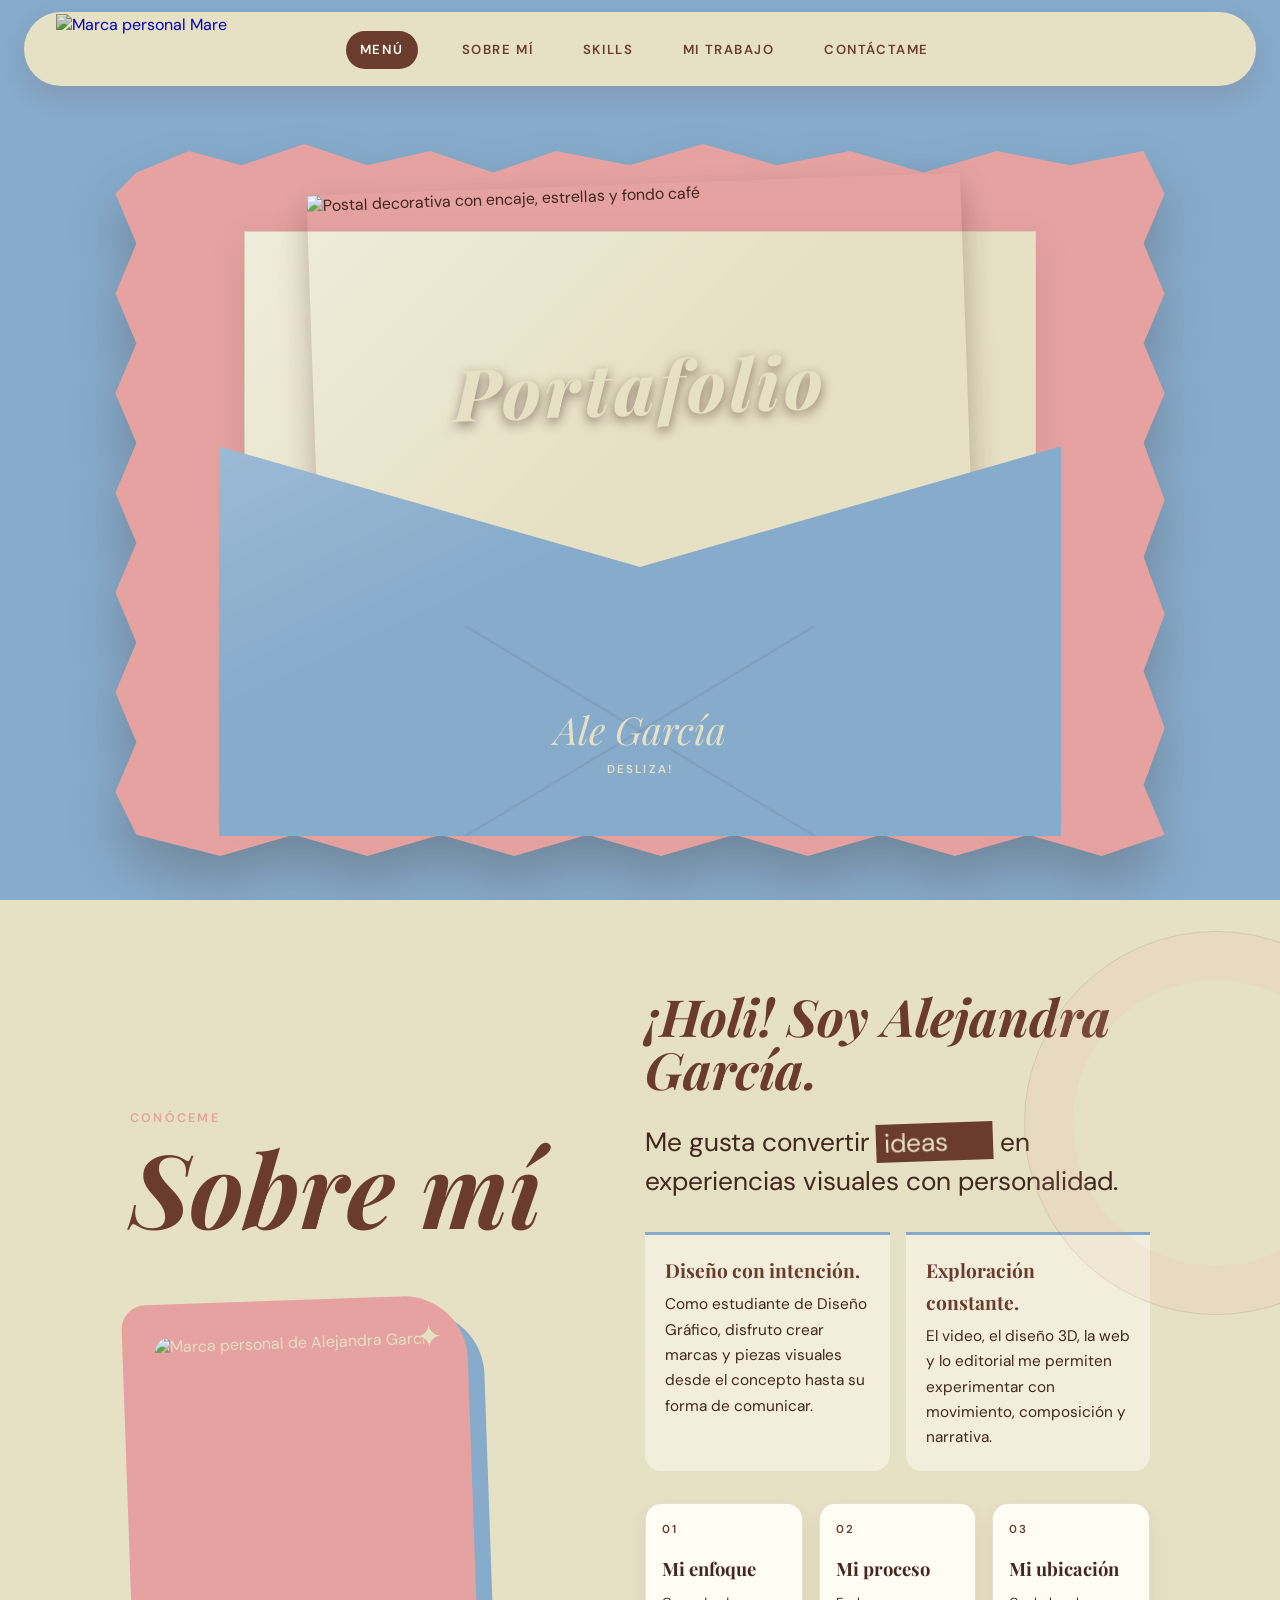
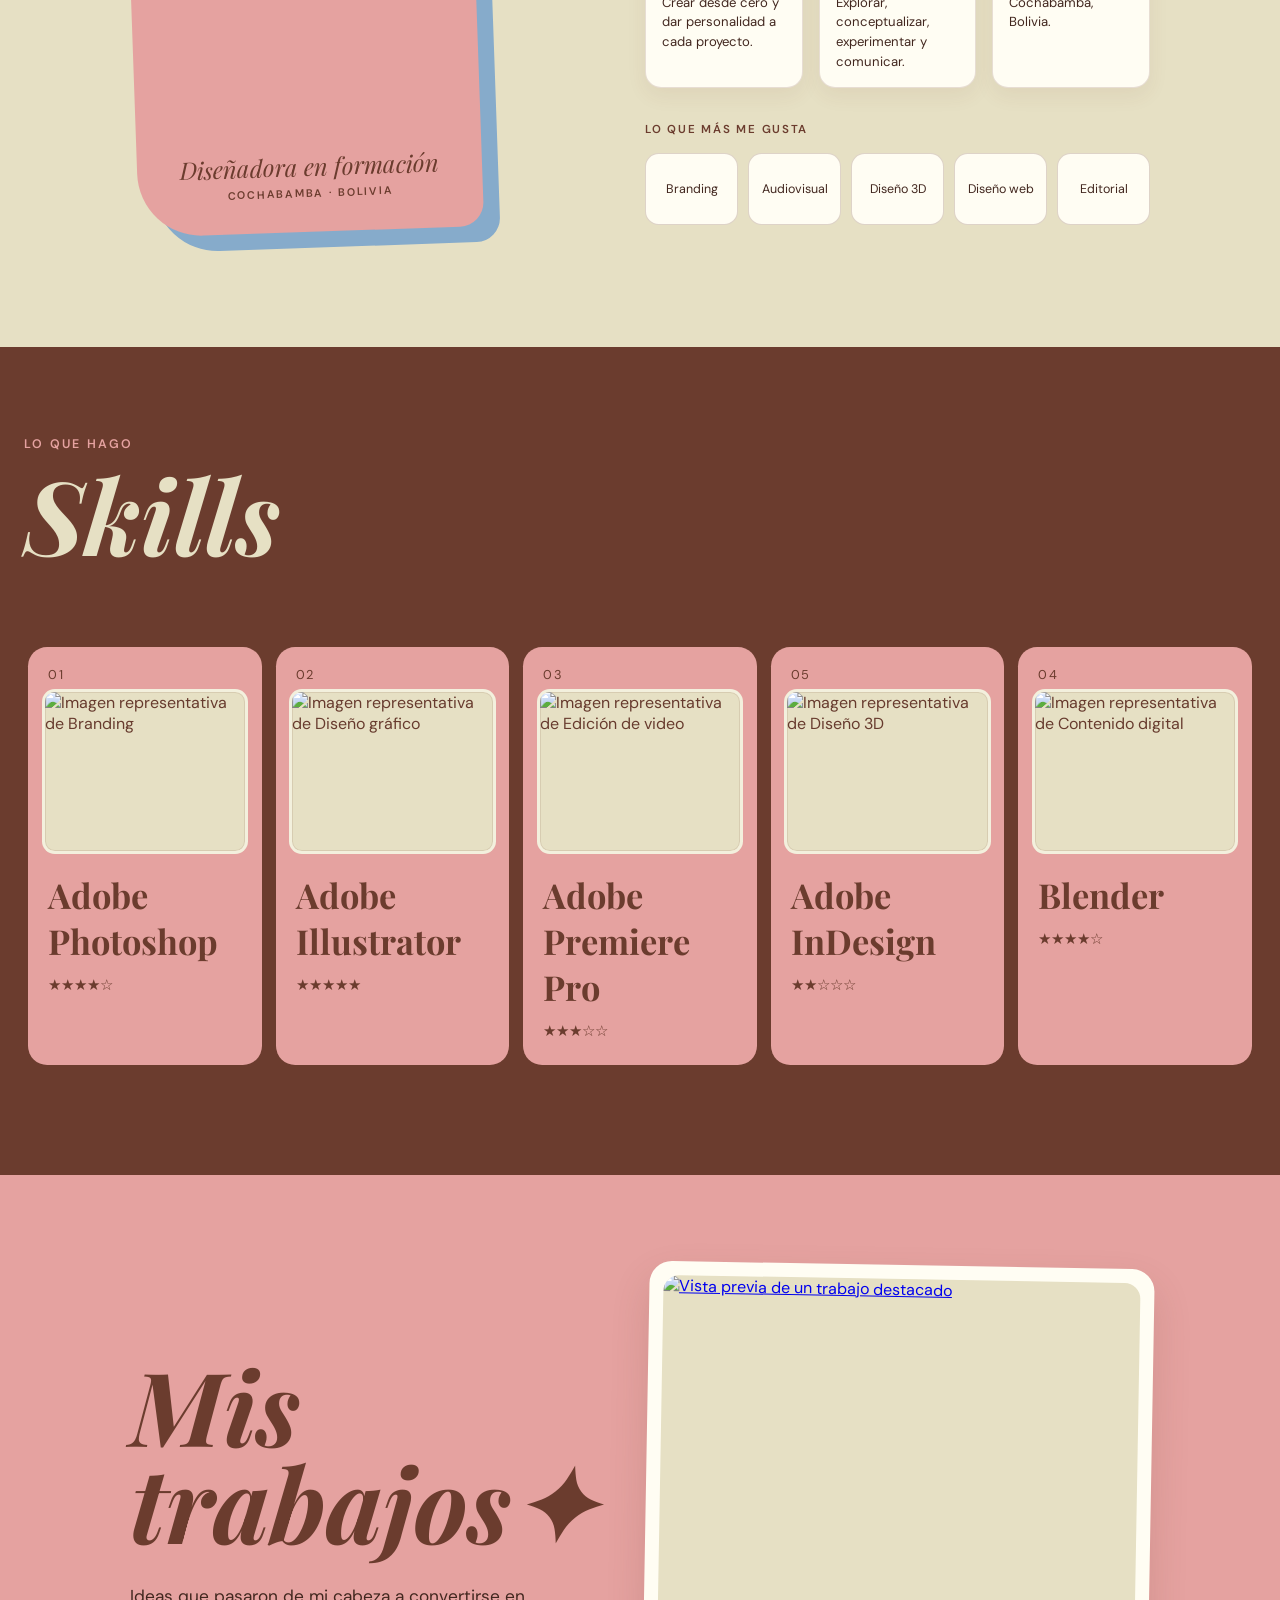
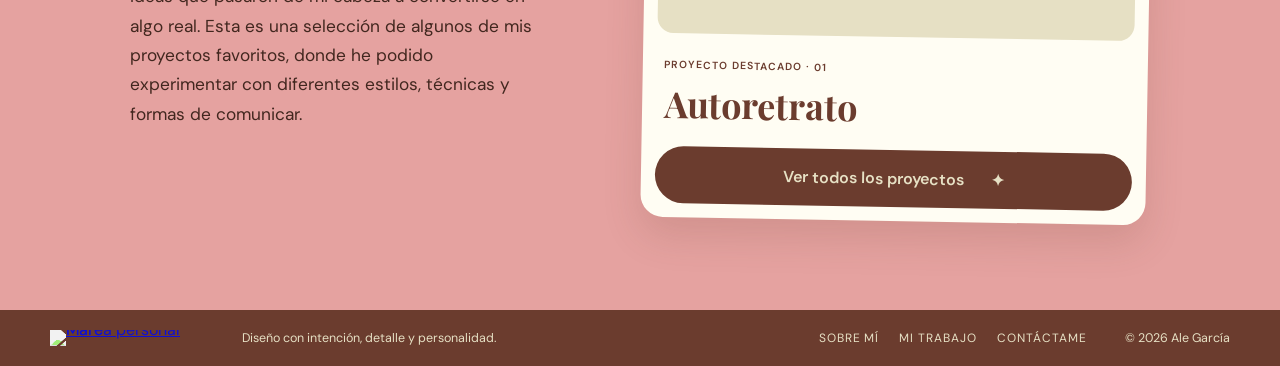
==== index.html @ 297f9cd7 "Add files via upload" ====
<!doctype html>
<html lang="es">

<head>
  <meta charset="UTF-8">
  <meta name="viewport" content="width=device-width, initial-scale=1.0">
  <meta name="description" content="Portafolio creativo de Ale: presentación, habilidades, trabajos y contacto.">
  <title>Portfolio Ale</title>
  <link rel="preconnect" href="https://fonts.googleapis.com">
  <link rel="preconnect" href="https://fonts.gstatic.com" crossorigin>
  <link
    href="https://fonts.googleapis.com/css2?family=DM+Sans:wght@400;500;600&family=Playfair+Display:ital,wght@0,600;1,600&display=swap"
    rel="stylesheet">
  <link rel="stylesheet" href="styles.css">
</head>

<body>
  <header class="site-header" id="home">
    <nav class="navbar" aria-label="Navegación principal">
      <a class="brand" href="#home" aria-label="Ir al inicio">
        <img src="marcamare1.png" alt="Marca personal Mare">
      </a>

      <button class="menu-toggle" type="button" aria-expanded="false" aria-controls="main-menu" aria-label="Abrir menú">
        <span></span>
        <span></span>
        <span></span>
      </button>

      <ul class="nav-links" id="main-menu">
        <li><a class="nav-link active" href="#home">Menú</a></li>
        <li><a class="nav-link" href="#about">Sobre mí</a></li>
        <li><a class="nav-link" href="#skills">Skills</a></li>
        <li><a class="nav-link" href="#work">Mi trabajo</a></li>
        <li><a class="nav-link" href="contact.html">contáctame</a></li>
      </ul>

    </nav>

    <div class="hero" aria-label="Presentación del portafolio">
      <div class="mail-composition">
        <div class="postcard-wrap">
          <img class="postcard" src="postalport.jpg" alt="Postal decorativa con encaje, estrellas y fondo café">
          <h1 class="portfolio-title">Portafolio</h1>
        </div>
        <div class="envelope-front" aria-hidden="true">
          <p>Ale García</p>
          <span>Desliza!</span>
        </div>
      </div>
    </div>
  </header>

  <main>
    <section class="content-section about-section reveal" id="about">
      <div class="section-inner about-grid">
        <div class="about-heading">
          <p class="eyebrow">Conóceme</p>
          <h2>Sobre mí</h2>
          <button class="about-card" type="button" aria-pressed="false">
            <span class="about-star" aria-hidden="true">✦</span>
            <img src="fotoale.JPG" alt="Marca personal de Alejandra García">
            <p>Diseñadora en formación</p>
            <small>Cochabamba · Bolivia</small>
          </button>
        </div>
        <div class="about-copy">
          <h3>¡Holi! Soy Alejandra García.</h3>
          <p class="about-lead">Me gusta convertir <span class="changing-word">ideas</span> en experiencias visuales con
            personalidad.</p>
          <div class="about-story-grid">
            <p><strong>Diseño con intención.</strong> Como estudiante de Diseño Gráfico, disfruto crear marcas y piezas
              visuales desde el concepto hasta su forma de comunicar.</p>
            <p><strong>Exploración constante.</strong> El video, el diseño 3D, la web y lo editorial me permiten
              experimentar con movimiento, composición y narrativa.</p>
          </div>
          <div class="about-details">
            <div class="about-detail">
              <span aria-hidden="true">01</span>
              <strong>Mi enfoque</strong>
              <p>Crear desde cero y dar personalidad a cada proyecto.</p>
            </div>
            <div class="about-detail">
              <span aria-hidden="true">02</span>
              <strong>Mi proceso</strong>
              <p>Explorar, conceptualizar, experimentar y comunicar.</p>
            </div>
            <div class="about-detail">
              <span aria-hidden="true">03</span>
              <strong>Mi ubicación</strong>
              <p>Cochabamba, Bolivia.</p>
            </div>
          </div>
          <div class="interest-block">
            <span class="interest-title">Lo que más me gusta</span>
            <div class="interest-list">
              <span>Branding</span><span>Audiovisual</span><span>Diseño 3D</span><span>Diseño
                web</span><span>Editorial</span>
            </div>
          </div>
        </div>
      </div>
    </section>

    <section class="content-section skills-section reveal" id="skills">
      <div class="section-inner">
        <p class="eyebrow">Lo que hago</p>
        <h2>Skills</h2>
        <div class="skills-grid" tabindex="0" aria-label="Habilidades; desliza horizontalmente para ver todas">
          <article class="skill-card">
            <span class="card-number">01</span>
            <div class="skill-card-media"><img src="psd.png" alt="Imagen representativa de Branding"></div>
            <h3>Adobe Photoshop</h3>
            <p>★★★★☆</p>
          </article>
          <article class="skill-card">
            <span class="card-number">02</span>
            <div class="skill-card-media"><img src="aii.png" alt="Imagen representativa de Diseño gráfico"></div>
            <h3>Adobe Illustrator</h3>
            <p>★★★★★</p>
          </article>
          <article class="skill-card">
            <span class="card-number">03</span>
            <div class="skill-card-media"><img src="premier.png" alt="Imagen representativa de Edición de video">
            </div>
            <h3>Adobe Premiere Pro</h3>
            <p>★★★☆☆</p>
          </article>
          <article class="skill-card">
            <span class="card-number">05</span>
            <div class="skill-card-media"><img src="indesign.png" alt="Imagen representativa de Diseño 3D"></div>
            <h3>Adobe InDesign</h3>
            <p>★★☆☆☆</p>
          </article>
          <article class="skill-card">
            <span class="card-number">04</span>
            <div class="skill-card-media"><img src="blender.png" alt="Imagen representativa de Contenido digital"></div>
            <h3>Blender</h3>
            <p>★★★★☆</p>
          </article>

        </div>
      </div>
    </section>

    <section class="content-section work-section reveal" id="work">
      <div class="section-inner work-grid">
        <div>
          <h2>Mis trabajos✦</h2>
          <p class="section-description">
            Ideas que pasaron de mi cabeza a convertirse en algo real. Esta es una selección de algunos de mis proyectos
            favoritos, donde he podido experimentar con diferentes
            estilos, técnicas y formas de comunicar.
          </p>
        </div>
        <article class="work-preview-card">
          <a class="work-preview-image" href="work.html" aria-label="Ver proyecto destacado">
            <img src="aleg_autoretrato_efoh5.jpg" alt="Vista previa de un trabajo destacado">
          </a>
          <div class="work-preview-info">
            <div>
              <small>Proyecto destacado · 01</small>
              <h3>Autoretrato</h3>
            </div>
          </div>
          <a class="primary-button" href="work.html">Ver todos los proyectos<span aria-hidden="true"></span>✦</a>
        </article>
      </div>
    </section>
  </main>

  <footer class="site-footer">
    <div class="footer-inner">
      <a class="footer-mark" href="#home" aria-label="Volver al inicio">
        <img src="maremarca.png" alt="Marca personal Mare">
      </a>
      <p>Diseño con intención, detalle y personalidad.</p>
      <nav class="footer-links" aria-label="Navegación del pie de página">
        <a href="#about">Sobre mí</a>
        <a href="work.html">Mi trabajo</a>
        <a href="contact.html">contáctame</a>
      </nav>
      <small>© <span data-current-year></span> Ale García</small>
    </div>
  </footer>

  <script src="https://code.jquery.com/jquery-3.7.1.min.js"></script>
  <script src="main.js"></script>
  <script src="jquery-interactions.js"></script>
</body>

</html>
---- styles.css ----
:root {
  --pastel-pink: #e5a2a0;
  --irish-coffee: #6b3c2e;
  --pearl-bush: #e6e0c4;
  --glacier: #86abcb;
  --ink: #42271f;
  --paper: #fffdf3;
  --nav-height: 5.5rem;
}

*,
*::before,
*::after {
  box-sizing: border-box;
}

html {
  scroll-behavior: smooth;
  scroll-padding-top: var(--nav-height);
}

body {
  margin: 0;
  overflow-x: clip;
  color: var(--ink);
  background: var(--pearl-bush);
  font-family: "DM Sans", sans-serif;
}

img,
svg {
  max-width: 100%;
}

main {
  overflow: hidden;
}

button,
a {
  -webkit-tap-highlight-color: transparent;
}

.site-header {
  position: relative;
  display: flex;
  min-height: 100svh;
  flex-direction: column;
  overflow: visible;
  padding-top: calc(4.65rem + 1.6rem);
  background: var(--glacier);
  isolation: auto;
}

.site-header::before,
.site-header::after,
.inner-header::before,
.inner-header::after {
  position: absolute;
  z-index: -1;
  width: clamp(12rem, 26vw, 26rem);
  aspect-ratio: 1;
  border-radius: 50%;
  content: "";
  filter: blur(6px);
  opacity: 0.28;
  pointer-events: none;
}

.site-header::before,
.inner-header::before {
  top: -11rem;
  left: -7rem;
  background: var(--pearl-bush);
  animation: floating-shape 9s ease-in-out infinite alternate;
}

.site-header::after,
.inner-header::after {
  right: -8rem;
  bottom: -10rem;
  background: var(--pastel-pink);
  animation: floating-shape 11s ease-in-out 1s infinite alternate-reverse;
}

.site-header::before,
.site-header::after {
  display: none;
}

.navbar {
  position: fixed;
  z-index: 1000;
  top: 0;
  right: 0;
  left: 0;
  display: grid;
  grid-template-columns: minmax(190px, 0.7fr) auto minmax(190px, 0.7fr);
  gap: 1.5rem;
  align-items: center;
  width: min(1280px, calc(100% - 3rem));
  min-height: 4.65rem;
  margin: 0.75rem auto 0;
  padding-inline: clamp(1rem, 2.5vw, 2rem);
  border: 0;
  border-radius: 999px;
  background: var(--pearl-bush);
  box-shadow: 0 10px 25px rgb(107 60 46 / 14%);
  isolation: isolate;
  animation: navigation-arrival 650ms ease-out both;
  transition: min-height 220ms ease, margin 220ms ease, background-color 220ms ease, box-shadow 220ms ease;
}

.navbar.is-scrolled {
  min-height: 4.15rem;
  margin-top: 0.4rem;
  background: rgb(230 224 196 / 94%);
  box-shadow: 0 12px 28px rgb(66 39 31 / 20%);
  backdrop-filter: blur(12px);
}

.navbar::before {
  content: none;
}

.brand {
  display: block;
  width: clamp(9.5rem, 14vw, 12.5rem);
  height: 4.4rem;
  justify-self: start;
  text-decoration: none;
}

.brand img {
  display: block;
  width: 100%;
  height: 100%;
  object-fit: contain;
  object-position: left center;
  mix-blend-mode: multiply;
  transition: transform 240ms ease;
}

.brand:hover img,
.brand:focus-visible img {
  transform: rotate(-2deg) scale(1.04);
}

.nav-links {
  display: flex;
  gap: clamp(1.2rem, 3vw, 2.7rem);
  align-items: center;
  justify-self: center;
  margin: 0;
  padding: 0;
  list-style: none;
}

.footer-mark img {
  display: block;
  width: 100%;
  height: auto;
  object-fit: contain;
  mix-blend-mode: normal;
  filter: brightness(1.75) contrast(0.9) saturate(0.85);
}

.nav-link {
  position: relative;
  padding: 0.65rem 0.35rem;
  border-radius: 999px;
  color: var(--irish-coffee);
  font-size: 0.82rem;
  font-weight: 600;
  letter-spacing: 0.12em;
  text-decoration: none;
  text-transform: uppercase;
  transition: color 180ms ease, background-color 180ms ease, transform 180ms ease;
}

.nav-link::after {
  display: none;
}

.nav-link:hover::after,
.nav-link:focus-visible::after,
.nav-link.active::after {
  right: 0;
  left: 0;
}

.nav-link:hover,
.nav-link:focus-visible {
  color: #51291f;
  background: rgba(182, 129, 54, 0.709);
  transform: translateY(-2px);
}

.nav-link.active,
.nav-link[aria-current="page"] {
  padding-inline: 0.9rem;
  color: var(--paper);
  background: var(--irish-coffee);
}

.nav-link:focus-visible,
.brand:focus-visible,
.menu-toggle:focus-visible {
  outline: 3px solid var(--paper);
  outline-offset: 4px;
}

.menu-toggle {
  display: none;
  width: 2.75rem;
  height: 2.75rem;
  padding: 0.65rem;
  border: 0;
  border-radius: 50%;
  background: rgb(230 224 196 / 78%);
  cursor: pointer;
  transition: background-color 180ms ease, transform 180ms ease;
}

.menu-toggle:hover {
  background: var(--pastel-pink);
  transform: rotate(4deg);
}

.menu-toggle span {
  display: block;
  width: 100%;
  height: 2px;
  margin-block: 4px;
  background: var(--irish-coffee);
  transition: transform 180ms ease, opacity 180ms ease;
}

.hero {
  position: relative;
  display: grid;
  width: 100%;
  min-height: 0;
  flex: 1;
  overflow: hidden;
  place-items: center;
  padding: clamp(0.75rem, 1.8vh, 1.25rem) clamp(1rem, 3vw, 2rem);
  isolation: isolate;
}

.hero::before {
  position: absolute;
  z-index: -1;
  inset: clamp(0.5rem, 1.5vw, 1.25rem) clamp(0.75rem, 2.5vw, 2.5rem);
  border-radius: clamp(1.5rem, 4vw, 3.5rem);
  background: url("hero-lace-texture.png") center / cover no-repeat;
  content: "";
  opacity: 0.25;
  pointer-events: none;
}

.mail-composition {
  position: relative;
  width: min(860px, 82vw);
  aspect-ratio: 1.28;
  filter: drop-shadow(0 28px 24px rgb(57 41 29 / 25%));
  isolation: isolate;
  transform-style: preserve-3d;
  transition: transform 240ms ease;
}

.mail-composition::after {
  position: absolute;
  z-index: 0;
  top: -3%;
  right: -11%;
  bottom: -3%;
  left: -11%;
  background: var(--pastel-pink);
  clip-path: polygon(2% 4%, 7% 1%, 12% 3%, 18% 0%, 24% 3%, 30% 1%, 36% 4%, 42% 1%,
      49% 3%, 56% 0%, 63% 3%, 70% 1%, 77% 4%, 84% 1%, 91% 3%, 98% 1%,
      100% 7%, 98% 14%, 100% 21%, 98% 28%, 100% 35%, 98% 42%, 100% 50%,
      98% 58%, 100% 66%, 98% 74%, 100% 82%, 98% 90%, 100% 97%, 94% 100%,
      87% 97%, 80% 100%, 73% 97%, 66% 100%, 59% 97%, 52% 100%, 45% 97%,
      38% 100%, 31% 97%, 24% 100%, 17% 97%, 10% 100%, 2% 97%, 0% 91%,
      2% 84%, 0% 77%, 2% 70%, 0% 63%, 2% 56%, 0% 49%, 2% 42%, 0% 35%,
      2% 28%, 0% 21%, 2% 14%, 0% 7%);
  content: "";
}

.mail-composition::before {
  position: absolute;
  z-index: 1;
  top: 10%;
  right: 4%;
  bottom: 4%;
  left: 4%;
  border: 1px solid rgb(107 60 46 / 12%);
  background:
    linear-gradient(135deg, rgb(255 255 255 / 40%), transparent 45%),
    var(--pearl-bush);
  box-shadow: 0 12px 35px rgb(107 60 46 / 12%);
  content: "";
}

.postcard-wrap {
  position: absolute;
  z-index: 2;
  top: 3%;
  left: 50%;
  width: 76%;
  aspect-ratio: 1.62;
  transform: translateX(-50%) rotate(-2deg);
  transition: transform 350ms ease;
}

.postcard {
  display: block;
  width: 100%;
  height: 100%;
  aspect-ratio: 1.62;
  border: 0;
  border-radius: 2px;
  box-shadow: 0 16px 30px rgb(63 34 25 / 30%);
  object-fit: cover;
  transition: filter 350ms ease;
}

.envelope-front {
  position: absolute;
  z-index: 4;
  right: 1%;
  bottom: 0;
  left: 1%;
  display: grid;
  height: 58%;
  padding-top: 23%;
  color: var(--pearl-bush);
  background:
    linear-gradient(155deg, rgb(255 255 255 / 18%), transparent 35%),
    var(--glacier);
  clip-path: polygon(0 0, 50% 31%, 100% 0, 100% 100%, 0 100%);
  place-content: center;
  text-align: center;
}

.envelope-front::after {
  position: absolute;
  right: 0;
  bottom: 0;
  left: 0;
  height: 54%;
  background:
    linear-gradient(31deg, transparent 49.7%, rgb(66 39 31 / 10%) 50%, transparent 50.3%),
    linear-gradient(-31deg, transparent 49.7%, rgb(66 39 31 / 10%) 50%, transparent 50.3%);
  content: "";
  pointer-events: none;
}

.envelope-front p,
.envelope-front span {
  position: relative;
  z-index: 1;
  margin: 0;
  text-transform: uppercase;
}

.envelope-front p {
  font-family: "Playfair Display", serif;
  font-size: clamp(1.5rem, 3vw, 2.7rem);
  font-style: italic;
  text-transform: none;
}

.envelope-front span {
  margin-top: 0.4rem;
  font-size: clamp(0.55rem, 1vw, 0.72rem);
  font-weight: 600;
  letter-spacing: 0.18em;
}

.portfolio-title {
  position: absolute;
  z-index: 3;
  top: 50%;
  left: 50%;
  width: 92%;
  margin: 0;
  color: var(--pearl-bush);
  font-family: "Playfair Display", serif;
  font-size: clamp(1.5rem, 5.6vw, 5rem);
  font-style: italic;
  font-weight: 800;
  letter-spacing: clamp(0.02em, 0.3vw, 0.07em);
  line-height: 1;
  text-shadow: 0 4px 12px rgb(66 39 31 / 55%);
  pointer-events: none;
  text-align: center;
  transform: translate(-50%, -50%);
  animation: title-pulse 3.5s ease-in-out infinite;
}

@keyframes title-pulse {

  0%,
  100% {
    opacity: 0;
    transform: translate(-50%, calc(-50% + 8px));
  }

  25%,
  70% {
    opacity: 1;
    transform: translate(-50%, -50%);
  }
}

.mail-composition:hover .postcard-wrap,
.mail-composition.is-active .postcard-wrap {
  transform: translateX(-50%) translateY(-2.5%) rotate(-0.5deg) scale(1.015);
}

.mail-composition:hover .postcard,
.mail-composition.is-active .postcard {
  filter: saturate(1.10) contrast(1.05);
}

.content-section {
  padding: clamp(3rem, 7vw, 9rem) 1.5rem;
}

.section-inner {
  width: min(1020px, 100%);
  margin-inline: auto;
}

.eyebrow {
  margin: 0 0 0.8rem;
  color: var(--pastel-pink);
  font-size: 0.78rem;
  font-weight: 600;
  letter-spacing: 0.18em;
  text-transform: uppercase;
}

.content-section h2 {
  margin: 0;
  color: var(--irish-coffee);
  font-family: "Playfair Display", serif;
  font-size: clamp(3.2rem, 8vw, 7rem);
  font-style: italic;
  line-height: 0.95;
}

.about-section {
  position: relative;
  overflow: hidden;
  background: var(--pearl-bush);
}

.about-section::before {
  position: absolute;
  top: 3%;
  right: -8rem;
  width: clamp(15rem, 30vw, 28rem);
  aspect-ratio: 1;
  border: 1px solid rgb(107 60 46 / 14%);
  border-radius: 50%;
  box-shadow: inset 0 0 0 3rem rgb(229 162 160 / 10%);
  content: "";
}

.about-grid,
.work-grid {
  display: grid;
  grid-template-columns: minmax(0, 0.9fr) minmax(280px, 1.1fr);
  gap: clamp(2rem, 8vw, 8rem);
  align-items: center;
}

.about-grid {
  align-items: start;
}

.about-heading {
  position: sticky;
  top: calc(var(--nav-height) + 2rem);
}

.about-card {
  position: relative;
  display: grid;
  min-height: 18rem;
  margin-top: clamp(2rem, 5vw, 4rem);
  padding: 2rem;
  overflow: hidden;
  border: 0;
  border-radius: 1.5rem 4rem 1.5rem 4rem;
  color: var(--pearl-bush);
  background: var(--pastel-pink);
  box-shadow: 1rem 1rem 0 var(--glacier);
  place-content: center;
  font: inherit;
  text-align: center;
  cursor: pointer;
  transform: rotate(-2deg);
  transition: border-radius 350ms ease, box-shadow 350ms ease, transform 350ms ease;
}

.about-card:hover,
.about-card:focus-visible,
.about-card.is-active {
  border-radius: 4rem 1.5rem 4rem 1.5rem;
  box-shadow: 0.65rem 0.65rem 0 var(--irish-coffee);
  outline: 0;
  transform: rotate(0deg) translateY(-0.35rem);
}

.about-card img {
  width: 100%;
  height: clamp(22rem, 32vw, 28rem);
  margin-inline: auto;
  border-radius: 1.15rem 2.5rem 1.15rem 2.5rem;
  object-fit: contain;
  object-position: center;
  filter: none;
  mix-blend-mode: normal;
}

.about-card p {
  margin: 0.5rem 0 0.25rem;
  color: var(--irish-coffee);
  font-family: "Playfair Display", serif;
  font-size: 1.5rem;
  font-style: italic;
}

.about-card small {
  color: var(--irish-coffee);
  font-size: 0.68rem;
  font-weight: 600;
  letter-spacing: 0.16em;
  text-transform: uppercase;
}

.about-star {
  position: absolute;
  top: 1.25rem;
  right: 1.5rem;
  color: var(--pearl-bush);
  font-size: 2rem;
  animation: star-spin 6s linear infinite;
}

@keyframes star-spin {
  to {
    transform: rotate(360deg);
  }
}

.about-copy {
  max-width: 44rem;
  font-size: clamp(1rem, 1.5vw, 1.15rem);
  line-height: 1.8;
}

.about-copy h3 {
  margin: 0 0 1.25rem;
  color: var(--irish-coffee);
  font-family: "Playfair Display", serif;
  font-size: clamp(2rem, 4vw, 3.5rem);
  font-style: italic;
  line-height: 1.05;
}

.about-lead {
  margin-bottom: 2rem;
  font-size: clamp(1.2rem, 2.2vw, 1.65rem);
  line-height: 1.45;
}

.about-story-grid {
  display: grid;
  grid-template-columns: repeat(2, minmax(0, 1fr));
  gap: 1rem;
}

.about-story-grid p {
  margin: 0;
  padding: 1.25rem;
  border-top: 3px solid var(--glacier);
  border-radius: 0 0 1rem 1rem;
  background: rgb(255 253 243 / 48%);
  font-size: 0.96rem;
  line-height: 1.65;
}

.about-story-grid strong {
  display: block;
  margin-bottom: 0.35rem;
  color: var(--irish-coffee);
  font-family: "Playfair Display", serif;
  font-size: 1.2rem;
}

.changing-word {
  display: inline-block;
  min-width: 6.5ch;
  padding-inline: 0.3em;
  color: var(--pearl-bush);
  background: var(--irish-coffee);
  transform: rotate(-2deg);
  transition: opacity 180ms ease, transform 180ms ease;
}

.changing-word.is-changing {
  opacity: 0;
  transform: rotate(2deg) translateY(0.3rem);
}

.about-details {
  display: grid;
  grid-template-columns: repeat(3, minmax(0, 1fr));
  gap: 1rem;
  margin-block: 2rem;
}

.about-detail {
  min-height: 10rem;
  padding: 1rem;
  border: 1px solid rgb(107 60 46 / 16%);
  border-radius: 1rem;
  background: var(--paper);
  box-shadow: 0 8px 20px rgb(107 60 46 / 7%);
  transition: color 200ms ease, background-color 200ms ease, transform 200ms ease;
}

.about-detail:hover {
  color: var(--paper);
  background: var(--irish-coffee);
  transform: translateY(-0.35rem);
}

.about-detail>span {
  display: block;
  margin-bottom: 0.75rem;
  color: var(--irish-coffee);
  font-size: 0.72rem;
  font-weight: 600;
  letter-spacing: 0.15em;
  text-transform: uppercase;
}

.about-detail:hover>span {
  color: var(--pastel-pink);
}

.about-detail strong {
  display: block;
  margin-bottom: 0.45rem;
  font-family: "Playfair Display", serif;
  font-size: 1.15rem;
}

.about-detail p {
  margin: 0;
  font-size: 0.82rem;
  line-height: 1.5;
}

.interest-block {
  margin-bottom: 2rem;
}

.interest-title {
  display: block;
  margin-bottom: 0.75rem;
  color: var(--irish-coffee);
  font-size: 0.72rem;
  font-weight: 600;
  letter-spacing: 0.15em;
  text-transform: uppercase;
}

.interest-list {
  display: grid;
  grid-template-columns: repeat(5, minmax(0, 1fr));
  gap: 0.65rem;
}

.interest-list span {
  display: grid;
  min-height: 4.5rem;
  padding: 0.65rem;
  place-items: center;
  border: 1px solid rgb(107 60 46 / 22%);
  border-radius: 0.85rem;
  background: var(--paper);
  font-size: 0.78rem;
  text-align: center;
  transition: color 180ms ease, background-color 180ms ease, transform 180ms ease;
}

.interest-list span:hover {
  color: var(--paper);
  background: var(--glacier);
  transform: translateY(-3px) rotate(-2deg);
}

.text-link {
  display: inline-flex;
  gap: 0.7rem;
  align-items: center;
  color: var(--irish-coffee);
  font-weight: 600;
  text-underline-offset: 0.35rem;
}

.skills-section {
  background: var(--irish-coffee);
}

.skills-section h2 {
  color: var(--pearl-bush);
}

.skills-section .section-inner {
  width: min(1500px, 100%);
}

.skills-grid {
  display: grid;
  grid-template-columns: none;
  grid-auto-columns: minmax(165px, 1fr);
  grid-auto-flow: column;
  gap: 0.85rem;
  margin-top: clamp(2.5rem, 6vw, 5rem);
  padding: 0.5rem 0.25rem 1.25rem;
  overflow-x: auto;
  overscroll-behavior-inline: contain;
  scrollbar-color: var(--pastel-pink) rgb(230 224 196 / 15%);
  scrollbar-width: thin;
  scroll-snap-type: inline proximity;
}

.skills-grid::-webkit-scrollbar {
  height: 0.55rem;
}

.skills-grid::-webkit-scrollbar-track {
  border-radius: 999px;
  background: rgb(230 224 196 / 15%);
}

.skills-grid::-webkit-scrollbar-thumb {
  border-radius: 999px;
  background: var(--pastel-pink);
}

.skill-card {
  min-height: 19rem;
  padding: 0.85rem;
  border: 0;
  border-radius: 1.2rem;
  color: var(--irish-coffee);
  background: var(--pastel-pink);
  scroll-snap-align: start;
  transition: box-shadow 220ms ease, transform 220ms ease;
}

.skill-card:hover {
  box-shadow: 0 16px 30px rgb(0 0 0 / 18%);
  transform: translateY(-0.5rem);
}

.card-number {
  display: block;
  padding: 0.35rem 0.4rem;
  color: var(--irish-coffee);
  font-size: 0.8rem;
  letter-spacing: 0.15em;
}

.skill-card h3 {
  margin: 1.1rem 0 0.55rem;
  padding-inline: 0.4rem;
  font-family: "Playfair Display", serif;
  font-size: clamp(1.5rem, 3vw, 2.15rem);
}

.skill-card p {
  margin: 0;
  padding: 0 0.4rem 0.5rem;
  font-size: 0.92rem;
}

.skill-card-media {
  display: grid;
  width: 100%;
  aspect-ratio: 5 / 4;
  overflow: hidden;
  padding: 0;
  border: 3px solid rgb(255 253 243 / 55%);
  border-radius: 0.8rem;
  color: var(--irish-coffee);
  background: var(--pearl-bush);
  box-shadow: inset 0 0 0 1px rgb(107 60 46 / 12%);
  transition: background-color 200ms ease, transform 200ms ease;
}

.skill-card-media img {
  display: block;
  width: 100%;
  height: 100%;
  object-fit: cover;
  object-position: center;
  filter: saturate(0.92) contrast(1.02);
  transition: transform 350ms ease;
}

.skill-card:hover .skill-card-media {
  background: var(--paper);
  transform: scale(0.98);
}

.skill-card:hover .skill-card-media img {
  filter: saturate(1.05) contrast(1.04);
  transform: scale(1.06);
}

.skill-card p,
.section-description {
  line-height: 1.7;
}

.work-section {
  background: var(--pastel-pink);
}

.work-preview-card {
  width: min(100%, 34rem);
  justify-self: end;
  padding: 0.85rem;
  border-radius: 1.4rem;
  background: var(--paper);
  box-shadow: 0 18px 38px rgb(107 60 46 / 16%);
  transform: rotate(1deg);
  transition: box-shadow 250ms ease, transform 250ms ease;
}

.work-preview-card:hover {
  box-shadow: 0 24px 46px rgb(107 60 46 / 22%);
  transform: rotate(0deg) translateY(-0.4rem);
}

.work-preview-image {
  position: relative;
  display: block;
  aspect-ratio: 4 / 3;
  overflow: hidden;
  border-radius: 1rem;
  background: var(--pearl-bush);
}

.work-preview-image img {
  display: block;
  width: 100%;
  height: 100%;
  object-fit: contain;
  object-position: center center;
  transition: filter 300ms ease, transform 400ms ease;
}

.work-preview-image>span {
  position: absolute;
  right: 1rem;
  bottom: 1rem;
  padding: 0.65rem 0.9rem;
  border-radius: 999px;
  color: var(--paper);
  background: var(--irish-coffee);
  font-size: 0.75rem;
  opacity: 0;
  transform: translateY(0.5rem);
  transition: opacity 250ms ease, transform 250ms ease;
}

.work-preview-image:hover img,
.work-preview-image:focus-visible img {
  filter: saturate(1.08);
  transform: scale(1.04);
}

.work-preview-image:hover>span,
.work-preview-image:focus-visible>span {
  opacity: 1;
  transform: translateY(0);
}

.work-preview-info {
  display: flex;
  gap: 1rem;
  align-items: end;
  justify-content: space-between;
  padding: 1.2rem 0.5rem;
}

.work-preview-info small {
  color: var(--irish-coffee);
  font-size: 0.65rem;
  font-weight: 600;
  letter-spacing: 0.1em;
  text-transform: uppercase;
}

.work-preview-info h3 {
  margin: 0.35rem 0 0;
  color: var(--irish-coffee);
  font-family: "Playfair Display", serif;
  font-size: clamp(1.5rem, 3vw, 2.25rem);
}

.work-preview-info p {
  margin: 0;
  font-size: 0.72rem;
  text-align: right;
}

.work-preview-card .primary-button {
  width: 100%;
}

.section-description {
  max-width: 34rem;
  margin: 2rem 0 0;
  font-size: 1.08rem;
}

.primary-button {
  display: inline-flex;
  gap: 0.85rem;
  align-items: center;
  justify-content: center;
  justify-self: end;
  min-height: 3.6rem;
  padding: 0.9rem 1.5rem;
  border-radius: 999px;
  color: var(--pearl-bush);
  background: var(--irish-coffee);
  font-weight: 600;
  text-decoration: none;
  transition: transform 180ms ease, box-shadow 180ms ease;
}

.primary-button:hover,
.primary-button:focus-visible {
  box-shadow: 0 10px 20px rgb(107 60 46 / 25%);
  transform: translateY(-3px);
}

.reveal {
  opacity: 0;
  transform: translateY(2rem);
  transition: opacity 650ms ease, transform 650ms ease;
}

.reveal.is-visible {
  opacity: 1;
  transform: translateY(0);
}

.site-footer {
  padding: 1.25rem 1.5rem;
  color: var(--pearl-bush);
  background: var(--irish-coffee);
}

.footer-inner {
  display: grid;
  grid-template-columns: auto minmax(180px, 1fr) auto auto;
  gap: clamp(1rem, 3vw, 2.5rem);
  align-items: center;
  width: min(1180px, 100%);
  margin-inline: auto;
}

.footer-inner p,
.footer-inner small {
  margin: 0;
  font-size: 0.78rem;
}

.footer-mark {
  display: block;
  width: clamp(8rem, 12vw, 11rem);
  line-height: 0;
}

.footer-links {
  display: flex;
  gap: 1.25rem;
}

.footer-links a {
  color: inherit;
  font-size: 0.75rem;
  letter-spacing: 0.08em;
  text-decoration: none;
  text-transform: uppercase;
}

.footer-links a:hover,
.footer-links a:focus-visible {
  color: var(--pastel-pink);
}

.inner-page {
  background: var(--paper);
}

.inner-header {
  position: relative;
  z-index: 10;
  overflow: clip;
  min-height: calc(4.65rem + 1.5rem);
  padding-top: calc(4.65rem + 1.5rem);
  padding-bottom: 0;
  background-color: var(--pearl-bush);
  background-size: 180% 180%;
  animation: header-background 12s ease-in-out infinite alternate;
  isolation: isolate;
}

@keyframes header-background {
  from {
    background-position: 0 0, 0% 50%;
  }

  to {
    background-position: 14px 14px, 100% 50%;
  }
}

@keyframes floating-shape {
  from {
    transform: translate3d(0, 0, 0) scale(0.92);
  }

  to {
    transform: translate3d(2.5rem, 1.5rem, 0) scale(1.08);
  }
}

@keyframes navigation-arrival {
  from {
    opacity: 0;
    transform: translateY(-1rem);
  }

  to {
    opacity: 1;
    transform: translateY(0);
  }
}

.page-main {
  overflow: clip;
}

.page-intro,
.projects-section,
.contact-layout {
  width: min(1160px, calc(100% - 3rem));
  margin-inline: auto;
}

.page-intro {
  padding: clamp(5rem, 10vw, 8rem) 0 clamp(3rem, 6vw, 5rem);
}

.page-intro h1,
.contact-copy h1 {
  margin: 0;
  color: var(--irish-coffee);
  font-family: "Playfair Display", serif;
  font-size: clamp(3.8rem, 11vw, 9rem);
  font-style: italic;
  line-height: 0.85;
}

.page-intro>p:last-child {
  max-width: 40rem;
  margin: 2rem 0 0 auto;
  font-size: clamp(1rem, 2vw, 1.3rem);
  line-height: 1.7;
}

.projects-section {
  display: grid;
  gap: clamp(3rem, 7vw, 6rem);
  padding-bottom: clamp(5rem, 10vw, 9rem);
}

.project-card {
  display: grid;
  grid-template-columns: minmax(0, 1.45fr) minmax(240px, 0.55fr);
  gap: clamp(1.5rem, 5vw, 4rem);
  align-items: center;
}

.project-card:nth-child(even) .project-visual {
  order: 2;
}

.project-pair-row {
  display: grid;
  grid-template-columns: repeat(2, minmax(0, 1fr));
  gap: clamp(1rem, 3vw, 2rem);
}

.project-pair-heading {
  grid-column: 1 / -1;
  max-width: 42rem;
  text-align: left;
}

.project-pair-heading p {
  margin: 0;
  color: var(--pastel-pink);
  font-size: 0.72rem;
  font-weight: 600;
  letter-spacing: 0.12em;
  text-transform: uppercase;
}

.project-pair-heading h2 {
  margin: 0.35rem 0 0.75rem;
  font-family: "Playfair Display", serif;
  font-size: clamp(2rem, 4vw, 3.5rem);
  line-height: 1;
}

.project-pair-heading>span {
  line-height: 1.6;
}

.project-card-compact {
  display: block;
}

.project-card-compact .project-image-landscape {
  min-height: 0;
  aspect-ratio: 16 / 10;
}

.project-card-compact .project-info {
  padding: 1.25rem 0.25rem 0;
}

.project-card-compact .project-info h2 {
  margin-bottom: 0.65rem;
  font-size: clamp(1.8rem, 3.5vw, 3rem);
}

.project-gallery {
  display: grid;
  gap: 0.9rem;
}

.project-gallery .project-visual-main {
  min-height: clamp(240px, 32vw, 390px);
}

.project-mini-grid {
  display: grid;
  grid-template-columns: repeat(3, minmax(0, 1fr));
  gap: 0.75rem;
}

.project-mini-card {
  aspect-ratio: 4 / 3;
  margin: 0;
  overflow: hidden;
  border: 4px solid var(--paper);
  border-radius: 0.85rem;
  background: var(--pearl-bush);
  box-shadow: 0 8px 18px rgb(107 60 46 / 12%);
  transition: box-shadow 220ms ease, transform 220ms ease;
}

.project-mini-card:nth-child(2) {
  transform: rotate(-1.5deg);
}

.project-mini-card:hover {
  z-index: 1;
  box-shadow: 0 14px 25px rgb(107 60 46 / 20%);
  transform: translateY(-0.3rem) rotate(0deg);
}

.project-mini-card img {
  display: block;
  width: 100%;
  height: 100%;
  object-fit: cover;
  transition: transform 300ms ease;
}

.project-mini-card:hover img {
  transform: scale(1.06);
}

.project-visual {
  position: relative;
  display: flex;
  min-height: clamp(280px, 43vw, 510px);
  padding: clamp(1.5rem, 4vw, 3rem);
  align-items: center;
  justify-content: center;
  overflow: hidden;
  border-radius: 1.5rem;
}

.project-visual::before {
  content: none;
}

.project-visual::after {
  content: none;
}

.project-visual>img {
  position: absolute;
  z-index: 0;
  inset: 0;
  width: 100%;
  height: 100%;
  object-fit: contain;
  object-position: center;
  filter: none;
  opacity: 1;
  transition: transform 450ms ease;
}

.project-visual:hover>img {
  filter: none;
  opacity: 1;
  transform: scale(1.045);
}

.project-image-landscape {
  width: 100%;
  min-height: clamp(340px, 40vw, 500px);
  aspect-ratio: 3 / 2;
  justify-self: center;
}

.project-image-landscape>img {
  object-fit: cover;
}

.project-web-pair {
  grid-template-columns: 1fr;
  gap: 2rem;
}

.project-image-pair {
  display: grid;
  grid-template-columns: repeat(2, minmax(0, 1fr));
  gap: 0.85rem;
  width: 100%;
  min-height: clamp(320px, 43vw, 510px);
  padding: 0.85rem;
  aspect-ratio: auto;
  background: var(--glacier);
}

.project-image-pair figure {
  min-height: 100%;
  aspect-ratio: auto;
  margin: 0;
  overflow: hidden;
  border: 4px solid var(--paper);
  border-radius: 1rem;
  background: var(--pearl-bush);
  box-shadow: 0 10px 24px rgb(66 39 31 / 14%);
}

.project-web-pair .project-info {
  display: block;
  width: min(42rem, 100%);
  justify-self: start;
  text-align: left;
}

.project-web-pair .project-info h2 {
  margin: 0.35rem 0 0.85rem;
}

.project-web-pair .project-info p {
  margin: 0;
}

.project-web-pair .project-info>span {
  display: block;
  max-width: 34rem;
}

.project-image-pair figure:nth-child(2) {
  transform: rotate(1deg);
}

.project-image-pair img {
  display: block;
  width: 100%;
  height: 100%;
  object-fit: cover;
  object-position: center;
  transition: transform 350ms ease;
}

.project-image-pair figure:hover img {
  transform: scale(1.04);
}

.project-video-card {
  cursor: pointer;
}

.project-video-card:focus-visible {
  outline: 3px solid var(--pastel-pink);
  outline-offset: 4px;
}

.project-video-poster,
.project-youtube {
  transition: opacity 260ms ease, transform 450ms ease;
}

.project-youtube {
  position: absolute;
  z-index: 1;
  inset: 0;
  width: 100%;
  height: 100%;
  background: var(--pearl-bush);
  opacity: 0;
  pointer-events: none;
}

.project-youtube iframe {
  display: block;
  width: 100%;
  height: 100%;
  border: 0;
}

.project-video-card.is-playing .project-youtube {
  opacity: 1;
}

.project-video-card.is-playing .project-video-poster {
  opacity: 0;
}

.video-hint {
  position: absolute;
  z-index: 3;
  right: 1rem;
  bottom: 1rem;
  left: auto;
  top: auto;
  padding: 0.55rem 0.8rem;
  border-radius: 999px;
  color: var(--paper);
  background: var(--irish-coffee);
  font-size: 0.68rem;
  letter-spacing: 0.04em;
  opacity: 1;
  transition: opacity 200ms ease;
}

.project-video-card.is-playing .video-hint {
  opacity: 0;
}

.project-visual span {
  position: absolute;
  top: 1.5rem;
  left: 1.5rem;
  z-index: 3;
  color: var(--paper);
  font-size: 0.75rem;
  letter-spacing: 0.15em;
}

.project-visual strong {
  position: relative;
  z-index: 3;
  color: var(--paper);
  font-family: "Playfair Display", serif;
  font-size: clamp(2.4rem, 6vw, 5.6rem);
  font-style: italic;
  font-weight: 600;
  line-height: 0.88;
  text-align: center;
}

.project-pink .project-visual {
  background: var(--pastel-pink);
}

.project-blue .project-visual {
  background: var(--glacier);
}

.project-cream .project-visual {
  background: var(--pearl-bush);
}

.project-info p {
  color: var(--pastel-pink);
  font-size: 0.72rem;
  font-weight: 600;
  letter-spacing: 0.12em;
  text-transform: uppercase;
}

.project-info h2 {
  margin: 0 0 1rem;
  font-family: "Playfair Display", serif;
  font-size: clamp(2rem, 4vw, 3.5rem);
  line-height: 1;
}

.project-info>span {
  line-height: 1.6;
}

.contact-main {
  position: relative;
  overflow: hidden;
  background: var(--pearl-bush);
  isolation: isolate;
}

.contact-page .navbar {
  background: var(--pastel-pink);
  box-shadow: 0 10px 25px rgb(107 60 46 / 18%);
}

.contact-page .navbar.is-scrolled {
  background: rgb(229 162 160 / 96%);
  box-shadow: 0 12px 28px rgb(107 60 46 / 24%);
}

.contact-main::before,
.contact-main::after {
  position: absolute;
  z-index: -1;
  border-radius: 50%;
  content: "";
}

.contact-main::before {
  top: -12rem;
  right: -10rem;
  width: clamp(22rem, 48vw, 48rem);
  aspect-ratio: 1;
  background: var(--pastel-pink);
}

.contact-main::after {
  bottom: -16rem;
  left: -12rem;
  width: clamp(20rem, 42vw, 42rem);
  aspect-ratio: 1;
  background: var(--glacier);
  opacity: 0.55;
}

.contact-layout {
  display: grid;
  grid-template-columns: minmax(0, 0.92fr) minmax(360px, 1.08fr);
  gap: clamp(3rem, 7vw, 7rem);
  align-items: center;
  min-height: calc(100svh - var(--nav-height));
  padding-block: clamp(4rem, 8vw, 7.5rem);
}

.contact-copy h1 {
  font-size: clamp(3.5rem, 8vw, 7.2rem);
  text-wrap: balance;
}

.contact-copy>p:not(.eyebrow) {
  max-width: 34rem;
  margin-top: 2rem;
  font-size: 1.05rem;
  line-height: 1.75;
}

.contact-note {
  display: inline-flex;
  gap: 0.65rem;
  align-items: center;
  margin-top: 1.5rem;
  padding: 0.6rem 0.9rem;
  border-radius: 999px;
  color: var(--paper);
  background: var(--irish-coffee);
  font-size: 0.78rem;
  font-weight: 600;
}

.contact-note>span {
  color: var(--pastel-pink);
}

.contact-mini-grid {
  display: grid;
  grid-template-columns: repeat(3, minmax(0, 1fr));
  gap: 0.65rem;
  margin-top: 2rem;
}

.contact-mini-grid article {
  display: grid;
  min-height: 8.5rem;
  padding: 0.85rem;
  border: 1px solid rgb(107 60 46 / 16%);
  border-radius: 1rem;
  background: rgb(255 253 243 / 68%);
  box-shadow: 0 8px 18px rgb(107 60 46 / 7%);
  transition: color 200ms ease, background-color 200ms ease, transform 200ms ease;
}

.contact-mini-grid article:hover {
  color: var(--paper);
  background: var(--irish-coffee);
  transform: translateY(-0.35rem);
}

.contact-mini-grid article>span {
  color: var(--pastel-pink);
  font-size: 0.68rem;
  letter-spacing: 0.12em;
}

.contact-mini-grid strong {
  align-self: end;
  font-family: "Playfair Display", serif;
  font-size: 1rem;
}

.contact-mini-grid small {
  font-size: 0.66rem;
  line-height: 1.35;
}

.contact-form {
  padding: clamp(1.5rem, 4vw, 3rem);
  border: 0;
  border-radius: 2rem 5rem 2rem 5rem;
  background: var(--paper);
  box-shadow:
    1rem 1rem 0 var(--glacier),
    0 25px 55px rgb(107 60 46 / 14%);
}

.contact-form-heading {
  display: flex;
  gap: 1rem;
  align-items: center;
  margin-bottom: 2rem;
  padding-bottom: 1.25rem;
  border-bottom: 1px solid rgb(107 60 46 / 16%);
}

.contact-form-heading>span {
  color: var(--pastel-pink);
  font-size: 2rem;
}

.contact-form-heading small {
  color: var(--irish-coffee);
  font-size: 0.64rem;
  font-weight: 600;
  letter-spacing: 0.12em;
  text-transform: uppercase;
}

.contact-form-heading h2 {
  margin: 0.25rem 0 0;
  color: var(--irish-coffee);
  font-family: "Playfair Display", serif;
  font-size: clamp(1.7rem, 3vw, 2.5rem);
  font-style: italic;
}

.form-row {
  display: grid;
  grid-template-columns: repeat(2, minmax(0, 1fr));
  gap: 1rem;
}

.field-group {
  display: grid;
  gap: 0.45rem;
  margin-bottom: 1.25rem;
}

.field-group label {
  font-size: 0.72rem;
  font-weight: 600;
  letter-spacing: 0.1em;
  text-transform: uppercase;
}

.field-group input,
.field-group select,
.field-group textarea {
  width: 100%;
  min-height: 3.2rem;
  padding: 0.8rem 0.95rem;
  border: 1px solid rgb(107 60 46 / 20%);
  border-radius: 0.8rem;
  color: var(--ink);
  background: rgb(230 224 196 / 35%);
  font: inherit;
  resize: vertical;
}

.field-group input:focus,
.field-group select:focus,
.field-group textarea:focus {
  border-color: var(--glacier);
  outline: 3px solid rgb(134 171 203 / 18%);
}

.field-group textarea {
  min-height: 8rem;
}

.form-button {
  border: 0;
  cursor: pointer;
  justify-self: stretch;
  width: 100%;
}

.form-status {
  min-height: 1.4em;
  margin: 1rem 0 0;
  font-size: 0.85rem;
}

.social-section {
  width: min(1160px, calc(100% - 3rem));
  margin-inline: auto;
  padding: 0 0 clamp(5rem, 9vw, 8rem);
}

.social-heading {
  display: flex;
  gap: 2rem;
  align-items: end;
  justify-content: space-between;
  margin-bottom: 2rem;
}

.social-heading h2 {
  margin: 0;
  color: var(--irish-coffee);
  font-family: "Playfair Display", serif;
  font-size: clamp(2.3rem, 5vw, 4.5rem);
  font-style: italic;
  line-height: 1;
}

.social-grid {
  display: grid;
  grid-template-columns: repeat(4, minmax(0, 1fr));
  gap: 1rem;
}

.social-card {
  position: relative;
  display: grid;
  min-height: 13rem;
  padding: 1.25rem;
  overflow: hidden;
  border: 1px solid rgb(107 60 46 / 15%);
  border-radius: 1.25rem;
  color: var(--irish-coffee);
  text-decoration: none;
  transition: box-shadow 220ms ease, transform 220ms ease;
}

.social-card:hover,
.social-card:focus-visible {
  box-shadow: 0 16px 30px rgb(107 60 46 / 16%);
  outline: 0;
  transform: translateY(-0.45rem) rotate(-1deg);
}

.social-instagram {
  background: var(--pastel-pink);
}

.social-facebook {
  background: var(--glacier);
}

.social-instagram-design {
  background: var(--paper);
}

.social-mail {
  background: var(--irish-coffee);
  color: var(--pearl-bush);
}

.social-number {
  font-size: 0.68rem;
  letter-spacing: 0.15em;
}

.social-card strong {
  align-self: end;
  font-family: "Playfair Display", serif;
  font-size: clamp(1.35rem, 2.5vw, 2rem);
  font-style: italic;
}

.social-card small {
  margin-top: 0.35rem;
  overflow-wrap: anywhere;
}

.social-arrow {
  position: absolute;
  top: 1rem;
  right: 1rem;
  display: grid;
  width: 2.2rem;
  aspect-ratio: 1;
  border-radius: 50%;
  background: rgb(255 253 243 / 45%);
  place-items: center;
  transition: transform 220ms ease;
}

.social-card:hover .social-arrow {
  transform: rotate(45deg);
}

@media (max-width: 950px) {

  .about-grid,
  .work-grid {
    gap: clamp(2rem, 5vw, 4rem);
  }

  .skills-grid {
    grid-template-columns: none;
    grid-auto-columns: minmax(180px, 42vw);
  }

  .social-grid {
    grid-template-columns: repeat(2, minmax(0, 1fr));
  }

}

@media (max-width: 900px) {
  :root {
    --nav-height: 4.75rem;
  }

  .navbar {
    grid-template-columns: 1fr auto;
    gap: 0.75rem;
    width: min(100% - 2rem, 1180px);
  }

  .menu-toggle {
    display: block;
    grid-column: 2;
    grid-row: 1;
  }

  .menu-toggle[aria-expanded="true"] span:nth-child(1) {
    transform: translateY(6px) rotate(45deg);
  }

  .menu-toggle[aria-expanded="true"] span:nth-child(2) {
    opacity: 0;
  }

  .menu-toggle[aria-expanded="true"] span:nth-child(3) {
    transform: translateY(-6px) rotate(-45deg);
  }

  .nav-links {
    position: absolute;
    top: calc(100% + 0.75rem);
    right: 0;
    display: grid;
    width: min(17rem, calc(100vw - 2rem));
    gap: 0;
    padding: 0.7rem;
    border: 1px solid rgb(107 60 46 / 20%);
    border-radius: 1rem;
    background: rgb(230 224 196 / 96%);
    box-shadow: 0 14px 35px rgb(51 36 30 / 20%);
    opacity: 0;
    pointer-events: none;
    transform: translateY(-0.6rem);
    transition: opacity 180ms ease, transform 180ms ease;
  }

  .footer-inner {
    grid-template-columns: auto 1fr auto;
  }

  .footer-inner>p {
    display: none;
  }

  .footer-inner>small {
    grid-column: 3;
    grid-row: 1;
  }

  .footer-links {
    grid-column: 2;
    justify-self: center;
  }

  .project-card,
  .contact-layout {
    grid-template-columns: 1fr;
  }

  .project-image-pair {
    grid-template-columns: 1fr;
    min-height: 0;
  }

  .project-image-pair figure {
    min-height: 0;
    aspect-ratio: 16 / 10;
  }

  .project-web-pair .project-info {
    width: 100%;
  }

  .project-card:nth-child(even) .project-visual {
    order: initial;
  }

  .contact-main {
    background: var(--pearl-bush);
  }

  .contact-layout {
    min-height: auto;
  }

  .contact-copy {
    max-width: 44rem;
  }

  .nav-links.is-open {
    opacity: 1;
    pointer-events: auto;
    transform: translateY(0);
  }

  .nav-link {
    display: block;
    padding: 0.9rem 1rem;
  }

  .hero {
    align-items: center;
    min-height: calc(100svh - 4.75rem - 1.5rem);
    padding: clamp(2.5rem, 10vw, 5rem) 1rem;
  }

  .mail-composition {
    width: min(680px, 82vw);
    aspect-ratio: 1.22;
  }

  .mail-composition::after {
    right: -8%;
    left: -8%;
  }

  .postcard-wrap {
    width: 82%;
  }

  .portfolio-title {
    font-size: clamp(1.35rem, 7.5vw, 3.3rem);
  }

  .about-grid,
  .work-grid,
  .skills-grid {
    grid-template-columns: 1fr;
  }

  .about-heading {
    position: relative;
    top: auto;
  }

  .about-card {
    width: min(100%, 34rem);
  }

  .interest-list {
    grid-template-columns: repeat(3, minmax(0, 1fr));
  }

  .primary-button {
    justify-self: start;
  }

  .skills-grid {
    grid-template-columns: none;
    grid-auto-columns: minmax(175px, 44vw);
  }
}

@media (max-width: 520px) {
  .navbar {
    width: calc(100% - 1.5rem);
  }

  .skills-grid {
    grid-template-columns: none;
    grid-auto-columns: minmax(170px, 78vw);
  }

  .project-mini-grid {
    grid-template-columns: repeat(2, minmax(0, 1fr));
  }

  .project-image-landscape {
    min-height: 270px;
  }

  .project-pair-row {
    grid-template-columns: 1fr;
  }

  .contact-mini-grid,
  .form-row {
    grid-template-columns: 1fr;
  }

  .social-section {
    width: calc(100% - 2rem);
  }

  .social-heading {
    display: block;
  }

  .social-heading h2 {
    margin-top: 0.5rem;
  }

  .social-grid {
    grid-template-columns: 1fr;
  }

  .social-card {
    min-height: 10rem;
  }

  .contact-mini-grid article {
    min-height: 6.5rem;
  }

  .contact-form {
    padding: 1.25rem;
    border-radius: 1.5rem 3rem 1.5rem 3rem;
    box-shadow:
      0.55rem 0.55rem 0 var(--glacier),
      0 18px 38px rgb(107 60 46 / 12%);
  }

  .project-card-compact .project-image-landscape {
    min-height: 0;
  }

  .project-mini-card:last-child {
    grid-column: 1 / -1;
    aspect-ratio: 2 / 1;
  }

  .work-preview-card {
    width: 100%;
    justify-self: stretch;
  }

  .work-preview-info {
    align-items: start;
    flex-direction: column;
  }

  .work-preview-info p {
    text-align: left;
  }

  .navbar {
    grid-template-columns: 1fr auto;
  }

  .menu-toggle {
    grid-column: 2;
  }

  .hero {
    padding-block: 2.5rem;
  }

  .about-story-grid,
  .about-details {
    grid-template-columns: 1fr;
  }

  .about-detail {
    min-height: auto;
  }

  .interest-list {
    grid-template-columns: repeat(2, minmax(0, 1fr));
  }

  .mail-composition {
    width: 82vw;
    aspect-ratio: 1 / 1.02;
  }

  .mail-composition::after {
    right: -6%;
    left: -6%;
  }

  .postcard-wrap {
    top: 7%;
    width: 94%;
  }

  .envelope-front {
    height: 54%;
    padding-top: 25%;
  }

  .content-section {
    padding: 4.5rem 1rem;
  }

  .content-section h2 {
    font-size: clamp(2.8rem, 18vw, 4.5rem);
  }

  .skill-card {
    min-height: auto;
  }

  .skill-card h3 {
    margin-top: 3rem;
  }

  .primary-button {
    width: 100%;
  }

  .page-intro,
  .projects-section,
  .contact-layout {
    width: calc(100% - 2rem);
  }

  .page-intro h1,
  .contact-copy h1 {
    font-size: clamp(3.1rem, 18vw, 5rem);
  }

  .project-visual {
    min-height: 260px;
  }

  .site-footer {
    padding-inline: 1rem;
  }

  .footer-inner {
    grid-template-columns: auto 1fr;
  }

  .footer-links {
    gap: 0.75rem;
    grid-column: 2;
    justify-self: end;
  }

  .footer-inner>small {
    display: none;
  }
}

@media (max-width: 350px) {
  .portfolio-title {
    font-size: 1.2rem;
    letter-spacing: 0.02em;
  }

  .nav-links {
    width: calc(100vw - 1rem);
  }
}

@media (prefers-reduced-motion: reduce) {
  html {
    scroll-behavior: auto;
  }

  *,
  *::before,
  *::after {
    scroll-behavior: auto !important;
    animation-duration: 0.01ms !important;
    animation-iteration-count: 1 !important;
    transition-duration: 0.01ms !important;
  }
}
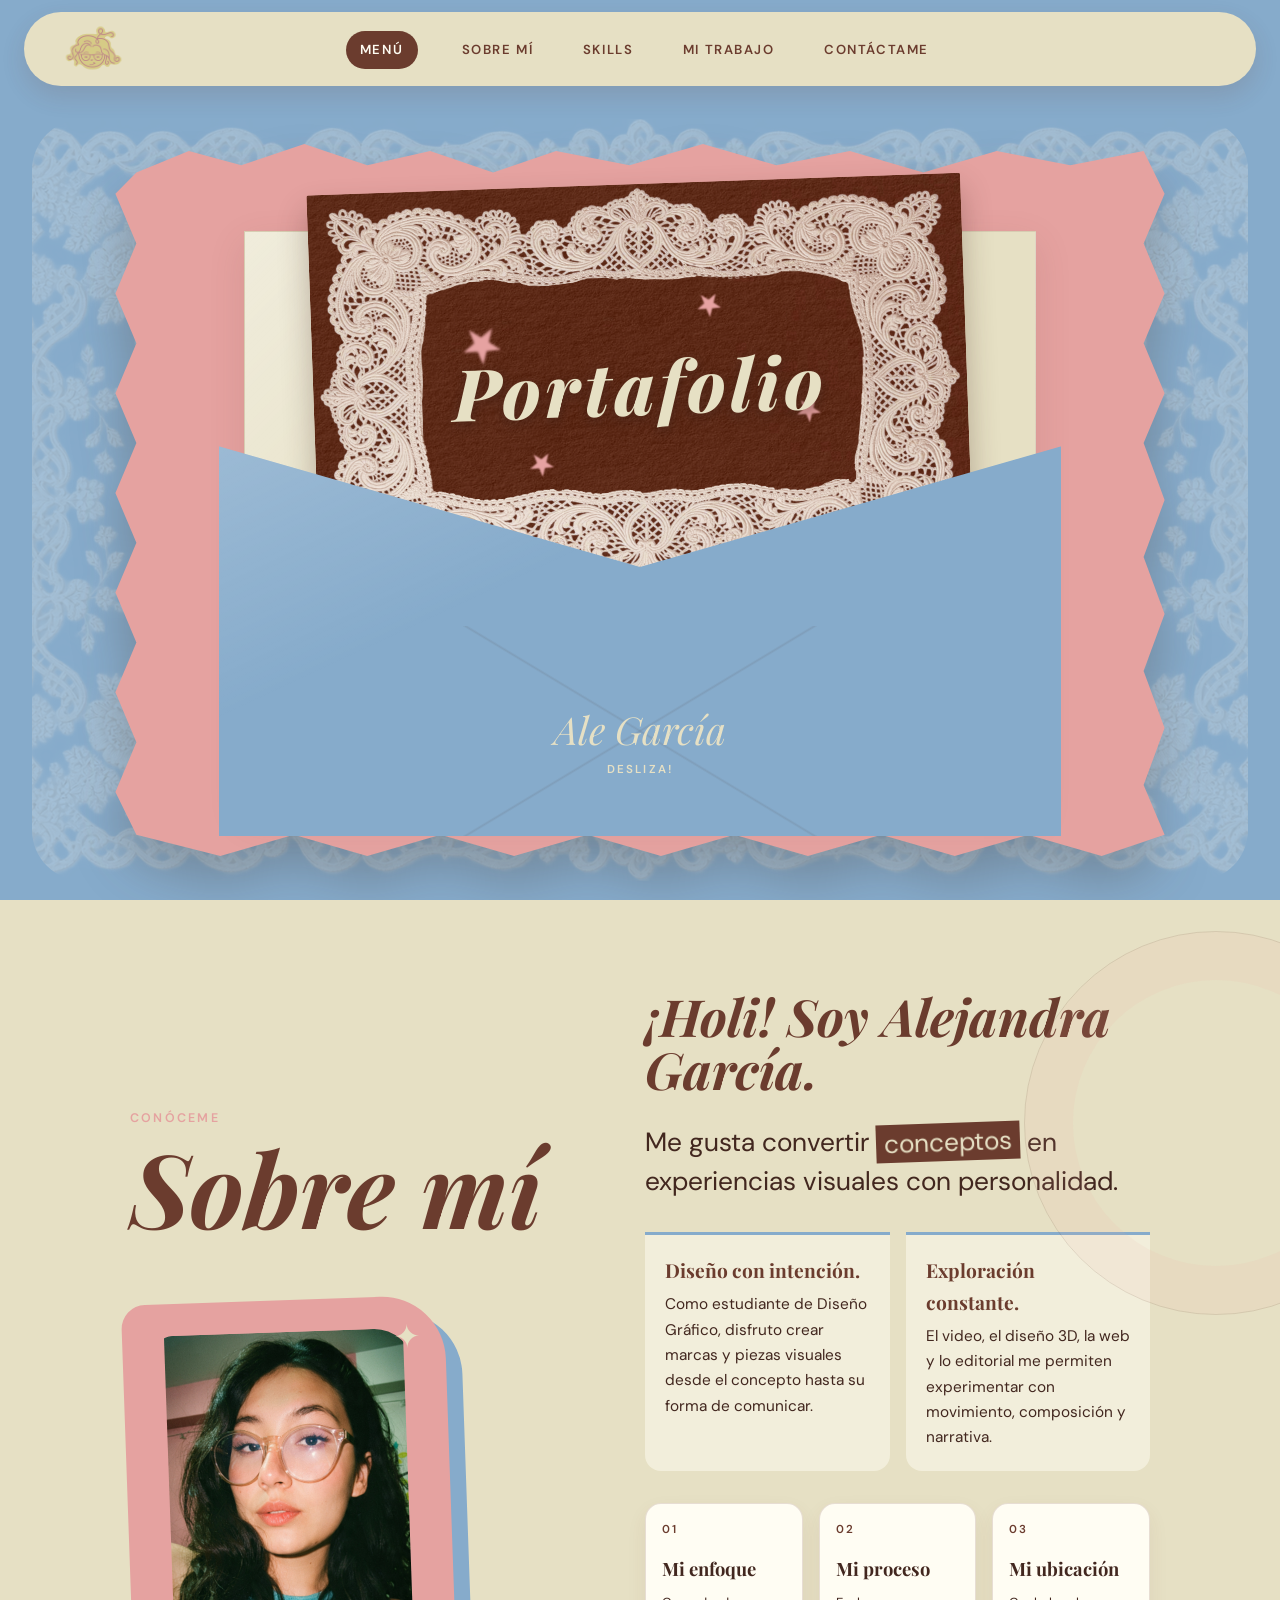
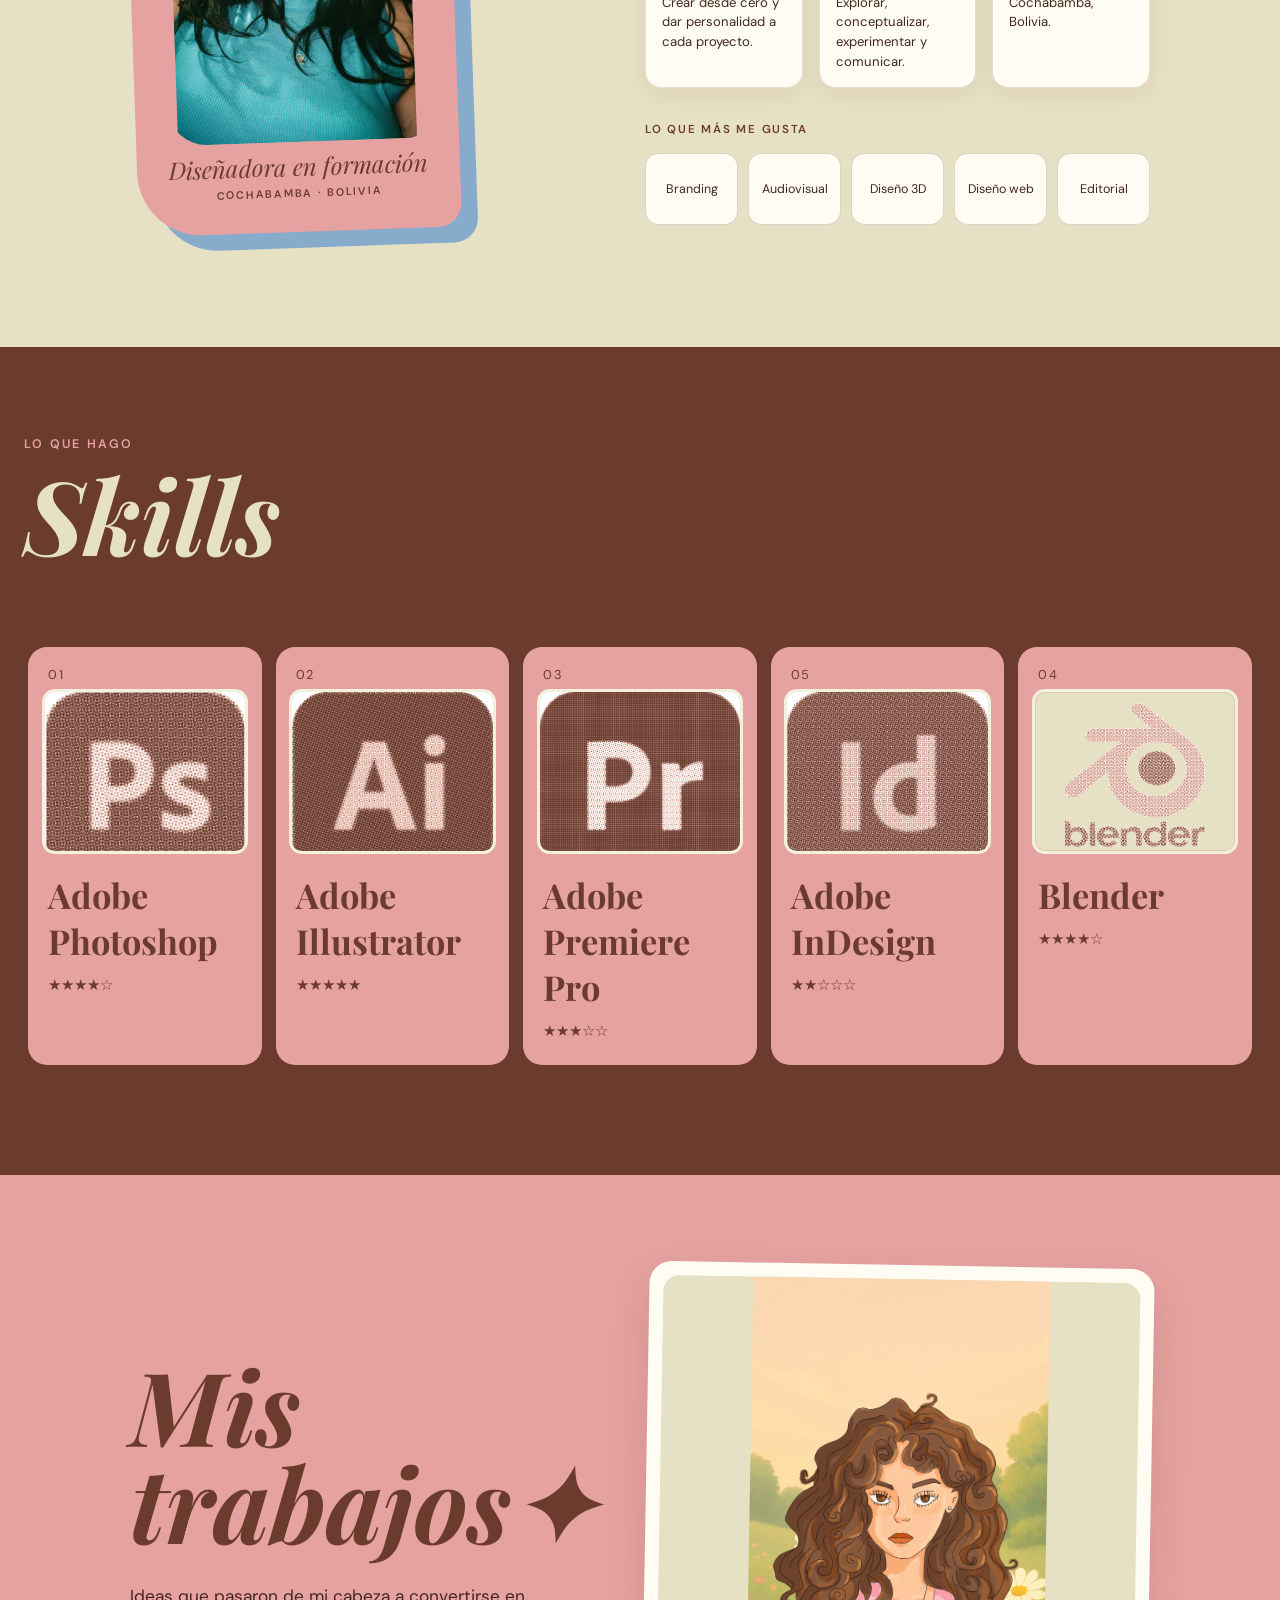
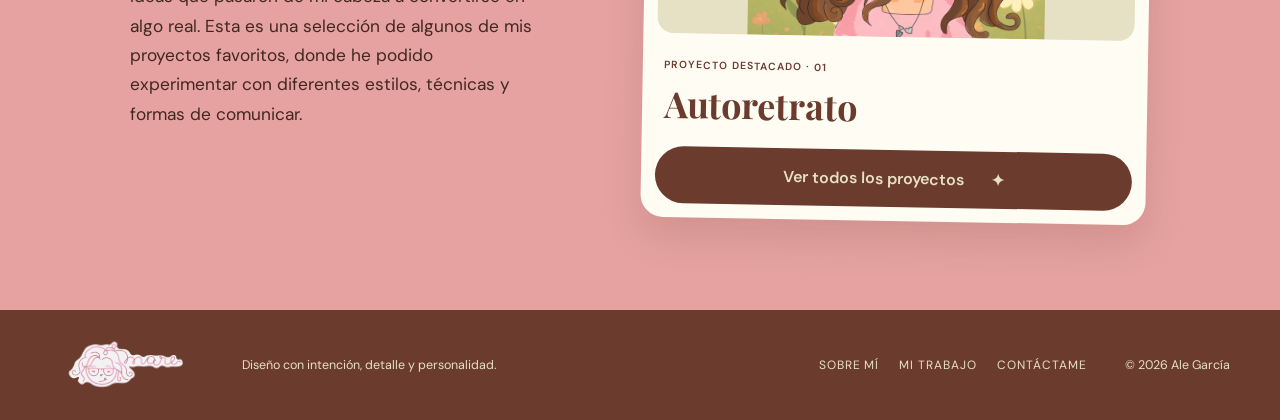
==== commit ef054514: "Update index.html" ====
--- a/index.html
+++ b/index.html
@@ -109,32 +109,32 @@
         <div class="skills-grid" tabindex="0" aria-label="Habilidades; desliza horizontalmente para ver todas">
           <article class="skill-card">
             <span class="card-number">01</span>
-            <div class="skill-card-media"><img src="psd.png" alt="Imagen representativa de Branding"></div>
+            <div class="skill-card-media"><img src="psd.png" alt="Imagen representativa de Branding" loading="lazy"></div>
             <h3>Adobe Photoshop</h3>
             <p>★★★★☆</p>
           </article>
           <article class="skill-card">
             <span class="card-number">02</span>
-            <div class="skill-card-media"><img src="aii.png" alt="Imagen representativa de Diseño gráfico"></div>
+            <div class="skill-card-media"><img src="aii.png" alt="Imagen representativa de Diseño gráfico" loading="lazy"></div>
             <h3>Adobe Illustrator</h3>
             <p>★★★★★</p>
           </article>
           <article class="skill-card">
             <span class="card-number">03</span>
-            <div class="skill-card-media"><img src="premier.png" alt="Imagen representativa de Edición de video">
+            <div class="skill-card-media"><img src="premier.png" alt="Imagen representativa de Edición de video" loading="lazy">
             </div>
             <h3>Adobe Premiere Pro</h3>
             <p>★★★☆☆</p>
           </article>
           <article class="skill-card">
             <span class="card-number">05</span>
-            <div class="skill-card-media"><img src="indesign.png" alt="Imagen representativa de Diseño 3D"></div>
+            <div class="skill-card-media"><img src="indesign.png" alt="Imagen representativa de Diseño 3D" loading="lazy"></div>
             <h3>Adobe InDesign</h3>
             <p>★★☆☆☆</p>
           </article>
           <article class="skill-card">
             <span class="card-number">04</span>
-            <div class="skill-card-media"><img src="blender.png" alt="Imagen representativa de Contenido digital"></div>
+            <div class="skill-card-media"><img src="blender.png" alt="Imagen representativa de Contenido digital" loading="lazy"></div>
             <h3>Blender</h3>
             <p>★★★★☆</p>
           </article>
@@ -155,7 +155,7 @@
         </div>
         <article class="work-preview-card">
           <a class="work-preview-image" href="work.html" aria-label="Ver proyecto destacado">
-            <img src="aleg_autoretrato_efoh5.jpg" alt="Vista previa de un trabajo destacado">
+            <img src="aleg_autoretrato_efoh5.jpg" alt="Vista previa de un trabajo destacado" loading="lazy">
           </a>
           <div class="work-preview-info">
             <div>
@@ -189,4 +189,4 @@
   <script src="jquery-interactions.js"></script>
 </body>
 
-</html>+</html>
